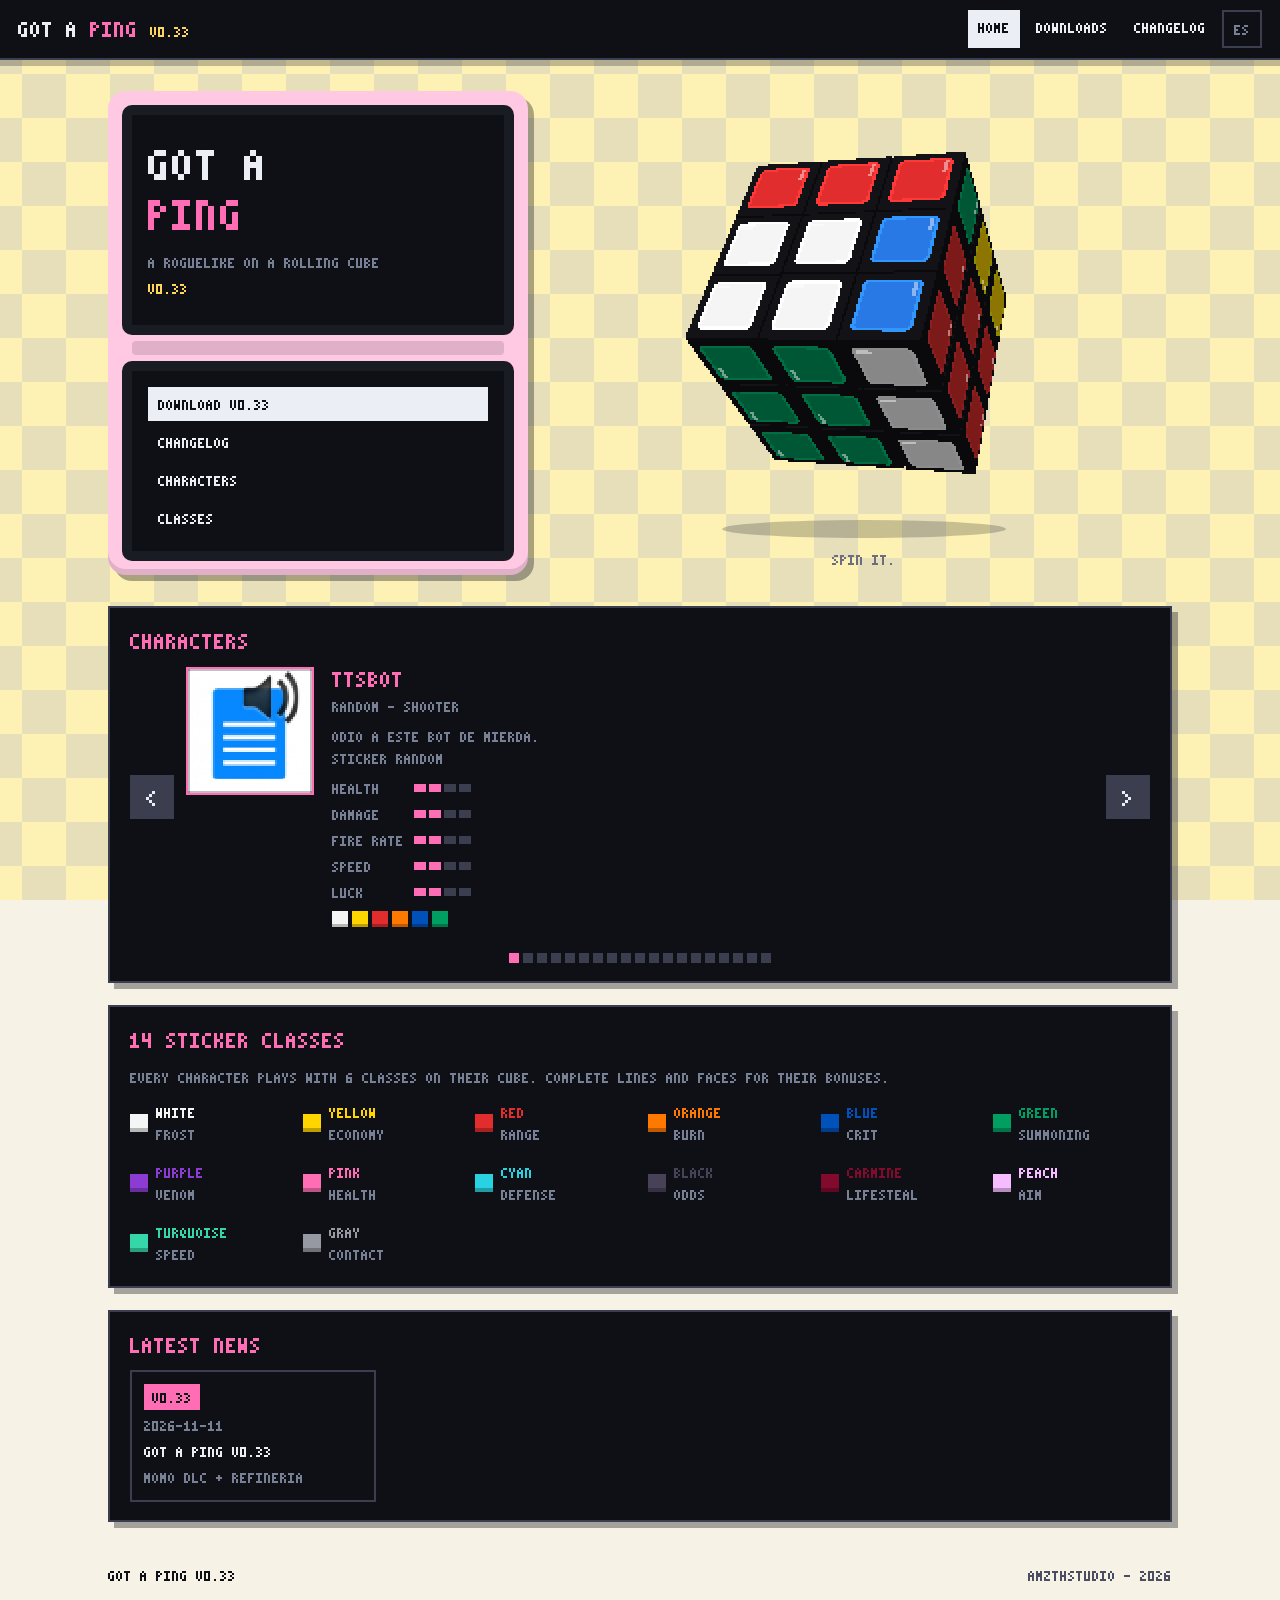
==== index.html @ cd6059e1 "SITE" ====
<!doctype html>
<html lang="es" data-lang="es">
<head>
<meta charset="utf-8">
<meta name="viewport" content="width=device-width, initial-scale=1">
<title>Got a Ping</title>
<meta name="description" content="roguelike con @everyone.">
<meta property="og:title" content="Got a Ping">
<meta property="og:description" content="roguelike con @everyone.">
<link rel="icon" href="data:image/svg+xml,%3Csvg xmlns='http://www.w3.org/2000/svg' viewBox='0 0 4 4' shape-rendering='crispEdges'%3E%3Crect width='4' height='4' fill='%230e1016'/%3E%3Crect x='0' y='0' width='2' height='2' fill='%23ffd500'/%3E%3Crect x='2' y='2' width='2' height='2' fill='%23e12d2d'/%3E%3Crect x='2' y='0' width='2' height='2' fill='%2328d2e1'/%3E%3Crect x='0' y='2' width='2' height='2' fill='%23009e60'/%3E%3C/svg%3E">
<link rel="preload" href="assets/gotaping.ttf" as="font" type="font/ttf" crossorigin>
<link rel="stylesheet" href="assets/site.css">
<script>try { var l = localStorage.getItem('gap_lang') || ((navigator.language || 'es').slice(0, 2) === 'es' ? 'es' : 'en'); document.documentElement.dataset.lang = l; document.documentElement.lang = l; } catch (e) {}</script>
</head>
<body data-page="home" data-title-es="Got a Ping" data-title-en="Got a Ping">
<canvas id="bg" aria-hidden="true"></canvas>

<header class="hud">
  <a class="brand" href="index.html"><span class="brand-t">got a <b>ping</b></span><span class="brand-v gold">v0.33</span></a>
  <nav class="nav"><a class="nav-b on" href="index.html"><span lang="es">inicio</span><span lang="en">home</span></a><a class="nav-b" href="downloads.html"><span lang="es">descargas</span><span lang="en">downloads</span></a><a class="nav-b" href="changelog.html"><span lang="es">novedades</span><span lang="en">changelog</span></a><button class="nav-b lang" id="lang" type="button" aria-label="idioma / language"><span lang="es">en</span><span lang="en">es</span></button></nav>
</header>

<main class="main">

<section class="hero">
  <div class="ds">
    <div class="ds-top"><div class="lcd">
      <p class="logo">got a<br><b>ping</b></p>
      <p class="dim tag"><span lang="es">un cubo</span><span lang="en">a roguelike on a rolling cube</span></p>
      <p class="ver gold">v0.33</p>
    </div></div>
    <div class="ds-hinge"></div>
    <div class="ds-bot"><div class="lcd menu">
      <a class="menu-row sel" href="downloads.html"><span lang="es">descargar</span><span lang="en">download</span> <b>v0.33</b></a>
      <a class="menu-row" href="changelog.html"><span lang="es">novedades</span><span lang="en">changelog</span></a>
      <a class="menu-row" href="#chars"><span lang="es">personajes</span><span lang="en">characters</span></a>
      <a class="menu-row" href="#classes"><span lang="es">colores</span><span lang="en">classes</span></a>
    </div></div>
  </div>
  <div class="stage">
    <canvas id="cube" aria-label="el cubo de stickers"></canvas>
    <div class="shadow"></div>
    <p class="dim hint"><span lang="es">GIRALO.</span><span lang="en">SPIN IT.</span></p>
  </div>
</section>

<section class="panel" id="chars">
  <h2><span lang="es">personajes</span><span lang="en">characters</span></h2>
  <div class="carousel" id="carousel"><p class="dim"><span lang="es">cargando</span><span lang="en">loading</span></p></div>
</section>

<section class="panel" id="classes">
  <h2><span lang="es">14 colores de stickers</span><span lang="en">14 sticker classes</span></h2>
  <p class="dim"><span lang="es">cada personaje juega con 6 colores en su cubo. completa líneas y caras para sus EFECTOS.</span><span lang="en">every character plays with 6 classes on their cube. complete lines and faces for their bonuses.</span></p>
  <ul class="classes"><li class="cls" style="--c:rgb(245,245,245)"><span class="sq"></span><span class="cls-n"><span lang="es">blanco</span><span lang="en">white</span></span><span class="dim"><span lang="es">frio</span><span lang="en">frost</span></span></li><li class="cls" style="--c:rgb(255,213,0)"><span class="sq"></span><span class="cls-n"><span lang="es">amarillo</span><span lang="en">yellow</span></span><span class="dim"><span lang="es">economia</span><span lang="en">economy</span></span></li><li class="cls" style="--c:rgb(225,45,45)"><span class="sq"></span><span class="cls-n"><span lang="es">rojo</span><span lang="en">red</span></span><span class="dim"><span lang="es">alcance</span><span lang="en">range</span></span></li><li class="cls" style="--c:rgb(255,120,0)"><span class="sq"></span><span class="cls-n"><span lang="es">naranja</span><span lang="en">orange</span></span><span class="dim"><span lang="es">quemadura</span><span lang="en">burn</span></span></li><li class="cls" style="--c:rgb(0,81,186)"><span class="sq"></span><span class="cls-n"><span lang="es">azul</span><span lang="en">blue</span></span><span class="dim"><span lang="es">critico</span><span lang="en">crit</span></span></li><li class="cls" style="--c:rgb(0,158,96)"><span class="sq"></span><span class="cls-n"><span lang="es">verde</span><span lang="en">green</span></span><span class="dim"><span lang="es">invocacion</span><span lang="en">summoning</span></span></li><li class="cls" style="--c:rgb(140,60,210)"><span class="sq"></span><span class="cls-n"><span lang="es">morado</span><span lang="en">purple</span></span><span class="dim"><span lang="es">veneno</span><span lang="en">venom</span></span></li><li class="cls" style="--c:rgb(255,110,180)"><span class="sq"></span><span class="cls-n"><span lang="es">rosa</span><span lang="en">pink</span></span><span class="dim"><span lang="es">vida</span><span lang="en">health</span></span></li><li class="cls" style="--c:rgb(40,210,225)"><span class="sq"></span><span class="cls-n"><span lang="es">cian</span><span lang="en">cyan</span></span><span class="dim"><span lang="es">defensa</span><span lang="en">defense</span></span></li><li class="cls" style="--c:rgb(72,66,88)"><span class="sq"></span><span class="cls-n"><span lang="es">negro</span><span lang="en">black</span></span><span class="dim"><span lang="es">azar</span><span lang="en">odds</span></span></li><li class="cls" style="--c:rgb(130,10,45)"><span class="sq"></span><span class="cls-n"><span lang="es">carmin</span><span lang="en">carmine</span></span><span class="dim"><span lang="es">robo de vida</span><span lang="en">lifesteal</span></span></li><li class="cls" style="--c:rgb(245,188,255)"><span class="sq"></span><span class="cls-n"><span lang="es">durazno</span><span lang="en">peach</span></span><span class="dim"><span lang="es">punteria</span><span lang="en">aim</span></span></li><li class="cls" style="--c:rgb(52,214,170)"><span class="sq"></span><span class="cls-n"><span lang="es">turquesa</span><span lang="en">turquoise</span></span><span class="dim"><span lang="es">velocidad</span><span lang="en">speed</span></span></li><li class="cls" style="--c:rgb(150,152,162)"><span class="sq"></span><span class="cls-n"><span lang="es">gris</span><span lang="en">gray</span></span><span class="dim"><span lang="es">contacto</span><span lang="en">contact</span></span></li></ul>
</section>

<section class="panel">
  <h2><span lang="es">NOVEDADES</span><span lang="en">latest news</span></h2>
  <div class="cards"><a class="card news" href="changelog.html#v0.33"><span class="chip">v0.33</span><span class="when">2026-11-11</span><span class="card-t">Got a Ping v0.33</span><span class="dim">MOMO DLC + REFINERIA</span></a></div>
</section>
</main>

<footer class="foot">
  <span>got a ping v0.33</span>
  <span class="dim">amzthstudio - 2026</span>
</footer>

<script src="assets/game.js"></script>
<script src="assets/bg.js"></script>
<script src="assets/cube.js"></script>
<script src="assets/site.js"></script>
</body>
</html>
---- assets/site.css ----
/* got a ping, the site in the game's look: the handheld's lcd panels, the 3x5 pixel font, the class colors,
   the pastel backdrop behind everything. one game pixel is 2 css px (the font is 16px, 8 per game pixel) */
@font-face { font-family: "GotAPing"; src: url("gotaping.ttf") format("truetype"); font-display: block; }

:root {
  --lcd: #0e1016;          /* LCD_BG */
  --ink: #ebeef5;          /* LCD_INK */
  --dim: #788096;          /* LCD_DIM */
  --gold: #ffd65a;         /* LCD_GOLD */
  --line: #3a3e4e;         /* the hud card's edge */
  --floor: #1d1d26;        /* COL_FLOOR */
  --wall: #3a3a4a;         /* COL_WALL */
  --acc: #ff6eb4;          /* follows the character on the landing */
  --ds: #c8b4e6;           /* the handheld body, a pastel of --acc */
  --p: 2px;                /* one game pixel */
  --pix: "GotAPing", ui-monospace, Consolas, monospace;
}

* { box-sizing: border-box; }
html { color-scheme: dark; scroll-behavior: smooth; }
html[data-lang="es"] [lang="en"], html[data-lang="en"] [lang="es"] { display: none !important; }
body {
  margin: 0; min-height: 100vh;
  font: 16px/22px var(--pix);
  color: var(--ink);
  background: #f7f2e6;
  -webkit-font-smoothing: none; font-smooth: never;
  text-transform: lowercase;
  overflow-x: hidden;
}
#bg { position: fixed; inset: 0; width: 100vw; height: 100vh; z-index: -1; image-rendering: pixelated; }
canvas, img { image-rendering: pixelated; image-rendering: crisp-edges; }
a { color: var(--gold); text-decoration: none; }
a:hover { color: #fff; }
b, strong { color: #fff; font-weight: normal; }
h1, h2, h3, h4 { font-weight: normal; margin: 0 0 12px; line-height: 1.2; }
h2 { font-size: 24px; color: var(--acc); }
h3 { font-size: 16px; color: var(--gold); margin-top: 14px; }
h4 { font-size: 16px; color: var(--ink); }
p { margin: 0 0 10px; }
.dim { color: var(--dim); }
.gold { color: var(--gold); }
code { color: var(--gold); font-family: var(--pix); }
hr { border: 0; border-top: var(--p) solid var(--line); margin: 16px 0; }

/* a panel, like the hud card: the lcd color, a 1 game px edge, a hard shadow */
.panel {
  background: var(--lcd); border: var(--p) solid var(--line);
  box-shadow: 6px 6px 0 rgba(14, 16, 22, 0.35);
  padding: 18px 20px; margin: 0 0 22px; min-width: 0;
}

/* header, the hud card across the top */
.hud {
  position: sticky; top: 0; z-index: 5;
  display: flex; align-items: center; justify-content: space-between; gap: 12px; flex-wrap: wrap;
  padding: 10px 18px; background: var(--lcd); border-bottom: var(--p) solid var(--line);
  box-shadow: 0 6px 0 rgba(14, 16, 22, 0.25);
}
.brand { display: flex; align-items: baseline; gap: 12px; color: var(--ink); font-size: 24px; }
.brand b { color: var(--acc); }
.brand-v { font-size: 16px; }
.nav { display: flex; gap: 6px; flex-wrap: wrap; }
/* a menu row of the pause list: dim, and white with dark text when it is the one */
.nav-b {
  font: inherit; text-transform: inherit; cursor: pointer; border: 0;
  padding: 6px 10px; background: transparent; color: var(--ink);
}
.nav-b:hover { background: var(--line); color: #fff; }
.nav-b.on { background: var(--ink); color: var(--lcd); }
.lang { color: var(--dim); border: var(--p) solid var(--line); }

.main { max-width: 1100px; margin: 0 auto; padding: 26px 18px 10px; }
.foot { display: flex; justify-content: space-between; flex-wrap: wrap; gap: 8px; max-width: 1100px; margin: 0 auto; padding: 10px 18px 26px; color: var(--lcd); }
.foot .dim { color: #4a4e60; }

/* ---------- landing */
.hero { display: grid; grid-template-columns: minmax(0, 420px) minmax(0, 1fr); gap: 28px; align-items: center; margin-bottom: 26px; }
/* the handheld: a pastel body, two lcd screens, the hinge between */
.ds { background: var(--ds); padding: 14px; border-radius: 18px; box-shadow: 6px 6px 0 rgba(14, 16, 22, 0.35), inset 0 -6px 0 rgba(0, 0, 0, 0.12); }
.ds-top, .ds-bot { background: #1a1c24; padding: 10px; border-radius: 10px; }
.ds-hinge { height: 14px; margin: 6px 10px; background: rgba(0, 0, 0, 0.12); border-radius: 4px; }
.lcd { background: var(--lcd); padding: 16px; min-height: 150px; }
.logo { font-size: 48px; line-height: 50px; margin: 6px 0 14px; color: var(--ink); }
.logo b { color: var(--acc); }
.tag { margin-bottom: 4px; }
.menu { display: flex; flex-direction: column; gap: 4px; }
.menu-row { display: block; padding: 6px 10px; color: var(--ink); }
.menu-row:hover, .menu-row.sel { background: var(--ink); color: var(--lcd); }
.menu-row.sel b, .menu-row:hover b { color: var(--lcd); }
.stage { position: relative; display: flex; flex-direction: column; align-items: center; }
#cube { width: min(100%, 460px); aspect-ratio: 1; touch-action: none; cursor: grab; }
#cube:active { cursor: grabbing; }
.shadow { width: 46%; height: 18px; margin-top: -26px; background: rgba(14, 16, 22, 0.22); border-radius: 50%; }
.hint { margin-top: 10px; color: #6a6e80; }

/* the character carousel, the handheld's select screen */
.carousel { display: grid; grid-template-columns: 44px minmax(0, 1fr) 44px; gap: 12px; align-items: center; }
.car-arrow { font: 24px var(--pix); background: var(--line); color: var(--ink); border: 0; height: 44px; cursor: pointer; }
.car-arrow:hover { background: var(--ink); color: var(--lcd); }
.car-card { display: grid; grid-template-columns: 128px minmax(0, 1fr); gap: 18px; align-items: start; }
.car-face { width: 128px; height: 128px; background: var(--floor); border: var(--p) solid var(--acc); }
.car-name { font-size: 24px; color: var(--acc); margin-bottom: 6px; }
.car-desc { white-space: pre-line; color: var(--dim); margin: 8px 0; }
.traits { display: grid; grid-template-columns: auto minmax(0, 1fr); gap: 4px 10px; align-items: center; max-width: 340px; }
.bar { display: flex; gap: 3px; }
.bar i { width: 12px; height: 8px; background: var(--line); }
.bar i.on { background: var(--acc); }
.bar i.over { background: #fff; }
.faces { display: flex; gap: 4px; margin-top: 8px; }
.faces i { width: 16px; height: 16px; box-shadow: inset 0 -3px 0 rgba(0, 0, 0, 0.25); }
.dots { display: flex; flex-wrap: wrap; gap: 4px; justify-content: center; margin-top: 14px; }
.dots button { width: 10px; height: 10px; padding: 0; border: 0; background: var(--line); cursor: pointer; }
.dots button.on { background: var(--acc); }

.classes { list-style: none; margin: 10px 0 0; padding: 0; display: grid; grid-template-columns: repeat(auto-fill, minmax(150px, 1fr)); gap: 10px 16px; }
.cls { display: grid; grid-template-columns: 18px 1fr; gap: 0 8px; align-items: center; }
.cls .sq { width: 18px; height: 18px; background: var(--c); grid-row: span 2; box-shadow: inset 0 -4px 0 rgba(0, 0, 0, 0.25); }
.cls-n { color: var(--c); }

.cards { display: grid; grid-template-columns: repeat(auto-fill, minmax(240px, 1fr)); gap: 12px; }
.card { display: flex; flex-direction: column; gap: 4px; padding: 12px; border: var(--p) solid var(--line); color: var(--ink); }
.card:hover { border-color: var(--acc); color: #fff; }
.card-t { color: var(--ink); }
.chip { display: inline-block; padding: 2px 8px; background: var(--acc); color: var(--lcd); align-self: flex-start; margin-right: 8px; }
.chip.post { background: var(--gold); }
.chip.big { font-size: 24px; padding: 6px 12px; }
.when { color: var(--dim); }

/* ---------- downloads */
.dls { display: flex; flex-wrap: wrap; gap: 12px; margin: 14px 0; }
.dl { display: grid; grid-template-columns: auto auto; gap: 0 16px; padding: 10px 16px; color: var(--lcd); background: var(--ink); box-shadow: 4px 4px 0 rgba(0, 0, 0, 0.4); }
.dl:hover { transform: translate(-2px, -2px); box-shadow: 6px 6px 0 rgba(0, 0, 0, 0.4); color: var(--lcd); }
.dl.android { background: #50dc8c; }
.dl.windows { background: #50aaff; }
.dl.off { background: var(--line); color: var(--dim); box-shadow: none; transform: none; }
.dl-k { font-size: 24px; grid-row: span 2; align-self: center; }
.dl-m { opacity: 0.75; }
.dl.big { padding: 16px 22px; }
.dl.big .dl-k { font-size: 32px; }
.two { display: grid; grid-template-columns: 1fr 1fr; gap: 24px; }
ol, ul { margin: 0 0 10px; padding-left: 26px; }
li { margin: 3px 0; }
.row-dl .dls { margin: 0; }
.row-dl .dl { padding: 4px 10px; }
.row-dl .dl-k { font-size: 16px; }

/* ---------- changelog */
.log { display: grid; grid-template-columns: 220px minmax(0, 1fr); gap: 22px; align-items: start; }
.side { position: sticky; top: 80px; display: flex; flex-direction: column; gap: 6px; max-height: calc(100vh - 100px); overflow: auto; }
.side a { color: var(--ink); }
.side a:hover { color: var(--gold); }
.entry header { display: flex; align-items: center; gap: 4px; margin-bottom: 8px; }
.entry { scroll-margin-top: 80px; }
.md h2 { font-size: 24px; color: var(--ink); margin-top: 20px; border-bottom: var(--p) solid var(--line); padding-bottom: 6px; }
.md h3 { color: var(--acc); }
.md ul ul, .md ol ul { margin-top: 4px; }
.md li::marker { color: var(--acc); }
.md blockquote { margin: 10px 0; padding: 8px 14px; border-left: 4px solid var(--acc); background: var(--floor); }
.md pre { background: var(--floor); padding: 10px; overflow: auto; }
.tbl { overflow-x: auto; margin: 10px 0; }
table { border-collapse: collapse; min-width: 100%; }
th, td { text-align: left; padding: 6px 10px; border-bottom: var(--p) solid var(--line); vertical-align: top; }
th { color: var(--gold); font-weight: normal; }

/* ---------- smaller screens: everything stacks, the handheld goes under the cube like in touch play */
@media (max-width: 900px) {
  .hero { grid-template-columns: 1fr; }
  .stage { order: -1; }
  .ds { max-width: 460px; width: 100%; margin: 0 auto; }
  .log { grid-template-columns: 1fr; }
  .side { position: static; max-height: 220px; }
}
@media (max-width: 600px) {
  body { font-size: 16px; line-height: 22px; }
  .hud { padding: 8px 12px; }
  .brand { font-size: 16px; }
  .main { padding: 18px 10px 8px; }
  .panel { padding: 14px 12px; }
  .logo { font-size: 32px; line-height: 36px; }
  .car-card { grid-template-columns: 1fr; justify-items: center; text-align: center; }
  .traits { margin: 0 auto; }
  .faces { justify-content: center; }
  .carousel { grid-template-columns: 32px minmax(0, 1fr) 32px; gap: 6px; }
  .two { grid-template-columns: 1fr; }
  .dl { width: 100%; }
}
@media (prefers-reduced-motion: reduce) { html { scroll-behavior: auto; } }
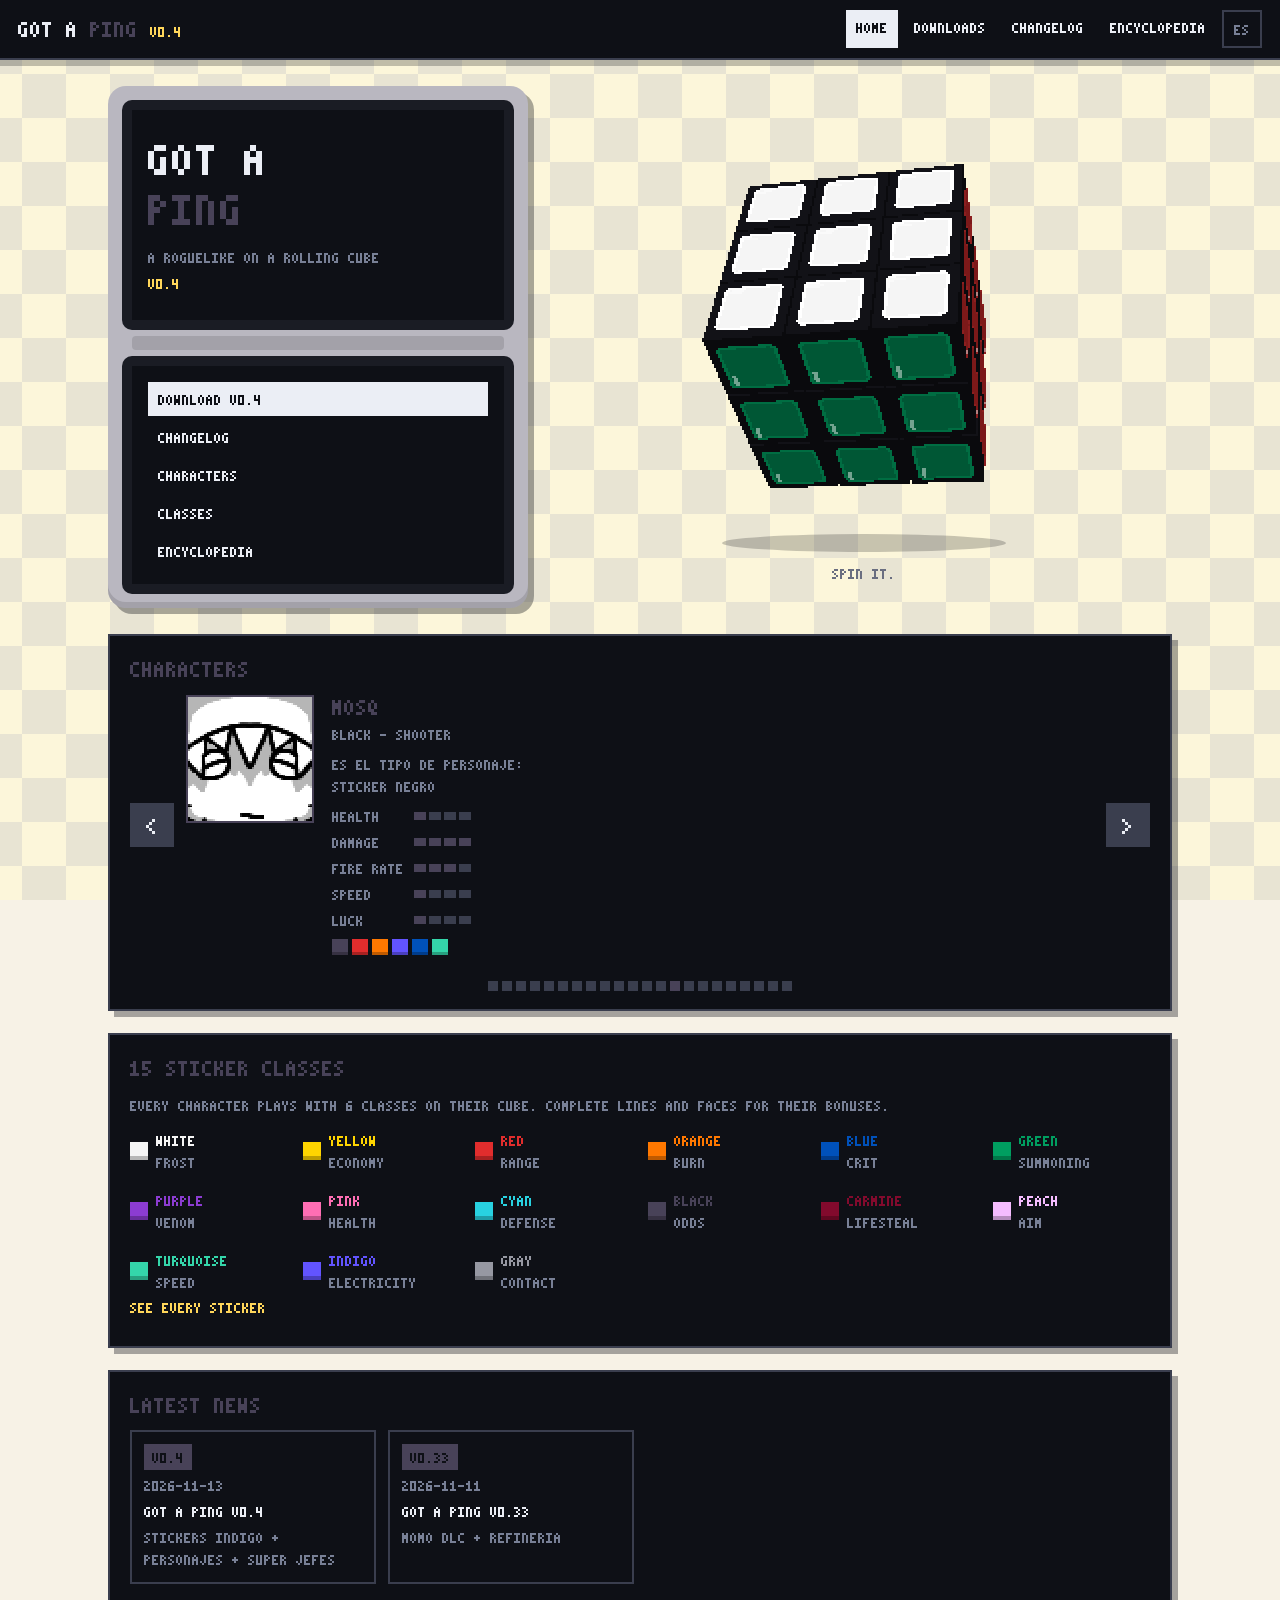
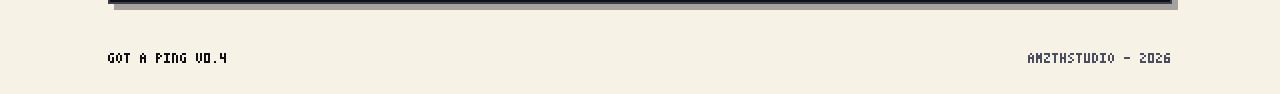
==== commit f0245cf5: "version 0.4 page changelog" ====
--- a/index.html
+++ b/index.html
@@ -16,8 +16,8 @@
 <canvas id="bg" aria-hidden="true"></canvas>
 
 <header class="hud">
-  <a class="brand" href="index.html"><span class="brand-t">got a <b>ping</b></span><span class="brand-v gold">v0.33</span></a>
-  <nav class="nav"><a class="nav-b on" href="index.html"><span lang="es">inicio</span><span lang="en">home</span></a><a class="nav-b" href="downloads.html"><span lang="es">descargas</span><span lang="en">downloads</span></a><a class="nav-b" href="changelog.html"><span lang="es">novedades</span><span lang="en">changelog</span></a><button class="nav-b lang" id="lang" type="button" aria-label="idioma / language"><span lang="es">en</span><span lang="en">es</span></button></nav>
+  <a class="brand" href="index.html"><span class="brand-t">got a <b>ping</b></span><span class="brand-v gold">v0.4</span></a>
+  <nav class="nav"><a class="nav-b on" href="index.html"><span lang="es">inicio</span><span lang="en">home</span></a><a class="nav-b" href="downloads.html"><span lang="es">descargas</span><span lang="en">downloads</span></a><a class="nav-b" href="changelog.html"><span lang="es">novedades</span><span lang="en">changelog</span></a><a class="nav-b" href="wiki.html"><span lang="es">enciclopedia</span><span lang="en">encyclopedia</span></a><button class="nav-b lang" id="lang" type="button" aria-label="idioma / language"><span lang="es">en</span><span lang="en">es</span></button></nav>
 </header>
 
 <main class="main">
@@ -27,14 +27,15 @@
     <div class="ds-top"><div class="lcd">
       <p class="logo">got a<br><b>ping</b></p>
       <p class="dim tag"><span lang="es">un cubo</span><span lang="en">a roguelike on a rolling cube</span></p>
-      <p class="ver gold">v0.33</p>
+      <p class="ver gold">v0.4</p>
     </div></div>
     <div class="ds-hinge"></div>
     <div class="ds-bot"><div class="lcd menu">
-      <a class="menu-row sel" href="downloads.html"><span lang="es">descargar</span><span lang="en">download</span> <b>v0.33</b></a>
+      <a class="menu-row sel" href="downloads.html"><span lang="es">descargar</span><span lang="en">download</span> <b>v0.4</b></a>
       <a class="menu-row" href="changelog.html"><span lang="es">novedades</span><span lang="en">changelog</span></a>
       <a class="menu-row" href="#chars"><span lang="es">personajes</span><span lang="en">characters</span></a>
       <a class="menu-row" href="#classes"><span lang="es">colores</span><span lang="en">classes</span></a>
+      <a class="menu-row" href="wiki.html"><span lang="es">enciclopedia</span><span lang="en">encyclopedia</span></a>
     </div></div>
   </div>
   <div class="stage">
@@ -50,19 +51,20 @@
 </section>
 
 <section class="panel" id="classes">
-  <h2><span lang="es">14 colores de stickers</span><span lang="en">14 sticker classes</span></h2>
+  <h2><span lang="es">15 colores de stickers</span><span lang="en">15 sticker classes</span></h2>
   <p class="dim"><span lang="es">cada personaje juega con 6 colores en su cubo. completa líneas y caras para sus EFECTOS.</span><span lang="en">every character plays with 6 classes on their cube. complete lines and faces for their bonuses.</span></p>
-  <ul class="classes"><li class="cls" style="--c:rgb(245,245,245)"><span class="sq"></span><span class="cls-n"><span lang="es">blanco</span><span lang="en">white</span></span><span class="dim"><span lang="es">frio</span><span lang="en">frost</span></span></li><li class="cls" style="--c:rgb(255,213,0)"><span class="sq"></span><span class="cls-n"><span lang="es">amarillo</span><span lang="en">yellow</span></span><span class="dim"><span lang="es">economia</span><span lang="en">economy</span></span></li><li class="cls" style="--c:rgb(225,45,45)"><span class="sq"></span><span class="cls-n"><span lang="es">rojo</span><span lang="en">red</span></span><span class="dim"><span lang="es">alcance</span><span lang="en">range</span></span></li><li class="cls" style="--c:rgb(255,120,0)"><span class="sq"></span><span class="cls-n"><span lang="es">naranja</span><span lang="en">orange</span></span><span class="dim"><span lang="es">quemadura</span><span lang="en">burn</span></span></li><li class="cls" style="--c:rgb(0,81,186)"><span class="sq"></span><span class="cls-n"><span lang="es">azul</span><span lang="en">blue</span></span><span class="dim"><span lang="es">critico</span><span lang="en">crit</span></span></li><li class="cls" style="--c:rgb(0,158,96)"><span class="sq"></span><span class="cls-n"><span lang="es">verde</span><span lang="en">green</span></span><span class="dim"><span lang="es">invocacion</span><span lang="en">summoning</span></span></li><li class="cls" style="--c:rgb(140,60,210)"><span class="sq"></span><span class="cls-n"><span lang="es">morado</span><span lang="en">purple</span></span><span class="dim"><span lang="es">veneno</span><span lang="en">venom</span></span></li><li class="cls" style="--c:rgb(255,110,180)"><span class="sq"></span><span class="cls-n"><span lang="es">rosa</span><span lang="en">pink</span></span><span class="dim"><span lang="es">vida</span><span lang="en">health</span></span></li><li class="cls" style="--c:rgb(40,210,225)"><span class="sq"></span><span class="cls-n"><span lang="es">cian</span><span lang="en">cyan</span></span><span class="dim"><span lang="es">defensa</span><span lang="en">defense</span></span></li><li class="cls" style="--c:rgb(72,66,88)"><span class="sq"></span><span class="cls-n"><span lang="es">negro</span><span lang="en">black</span></span><span class="dim"><span lang="es">azar</span><span lang="en">odds</span></span></li><li class="cls" style="--c:rgb(130,10,45)"><span class="sq"></span><span class="cls-n"><span lang="es">carmin</span><span lang="en">carmine</span></span><span class="dim"><span lang="es">robo de vida</span><span lang="en">lifesteal</span></span></li><li class="cls" style="--c:rgb(245,188,255)"><span class="sq"></span><span class="cls-n"><span lang="es">durazno</span><span lang="en">peach</span></span><span class="dim"><span lang="es">punteria</span><span lang="en">aim</span></span></li><li class="cls" style="--c:rgb(52,214,170)"><span class="sq"></span><span class="cls-n"><span lang="es">turquesa</span><span lang="en">turquoise</span></span><span class="dim"><span lang="es">velocidad</span><span lang="en">speed</span></span></li><li class="cls" style="--c:rgb(150,152,162)"><span class="sq"></span><span class="cls-n"><span lang="es">gris</span><span lang="en">gray</span></span><span class="dim"><span lang="es">contacto</span><span lang="en">contact</span></span></li></ul>
+  <ul class="classes"><li class="cls" style="--c:rgb(245,245,245)"><span class="sq"></span><span class="cls-n"><span lang="es">blanco</span><span lang="en">white</span></span><span class="dim"><span lang="es">frio</span><span lang="en">frost</span></span></li><li class="cls" style="--c:rgb(255,213,0)"><span class="sq"></span><span class="cls-n"><span lang="es">amarillo</span><span lang="en">yellow</span></span><span class="dim"><span lang="es">economia</span><span lang="en">economy</span></span></li><li class="cls" style="--c:rgb(225,45,45)"><span class="sq"></span><span class="cls-n"><span lang="es">rojo</span><span lang="en">red</span></span><span class="dim"><span lang="es">alcance</span><span lang="en">range</span></span></li><li class="cls" style="--c:rgb(255,120,0)"><span class="sq"></span><span class="cls-n"><span lang="es">naranja</span><span lang="en">orange</span></span><span class="dim"><span lang="es">quemadura</span><span lang="en">burn</span></span></li><li class="cls" style="--c:rgb(0,81,186)"><span class="sq"></span><span class="cls-n"><span lang="es">azul</span><span lang="en">blue</span></span><span class="dim"><span lang="es">critico</span><span lang="en">crit</span></span></li><li class="cls" style="--c:rgb(0,158,96)"><span class="sq"></span><span class="cls-n"><span lang="es">verde</span><span lang="en">green</span></span><span class="dim"><span lang="es">invocacion</span><span lang="en">summoning</span></span></li><li class="cls" style="--c:rgb(140,60,210)"><span class="sq"></span><span class="cls-n"><span lang="es">morado</span><span lang="en">purple</span></span><span class="dim"><span lang="es">veneno</span><span lang="en">venom</span></span></li><li class="cls" style="--c:rgb(255,110,180)"><span class="sq"></span><span class="cls-n"><span lang="es">rosa</span><span lang="en">pink</span></span><span class="dim"><span lang="es">vida</span><span lang="en">health</span></span></li><li class="cls" style="--c:rgb(40,210,225)"><span class="sq"></span><span class="cls-n"><span lang="es">cian</span><span lang="en">cyan</span></span><span class="dim"><span lang="es">defensa</span><span lang="en">defense</span></span></li><li class="cls" style="--c:rgb(72,66,88)"><span class="sq"></span><span class="cls-n"><span lang="es">negro</span><span lang="en">black</span></span><span class="dim"><span lang="es">azar</span><span lang="en">odds</span></span></li><li class="cls" style="--c:rgb(130,10,45)"><span class="sq"></span><span class="cls-n"><span lang="es">carmin</span><span lang="en">carmine</span></span><span class="dim"><span lang="es">robo de vida</span><span lang="en">lifesteal</span></span></li><li class="cls" style="--c:rgb(245,188,255)"><span class="sq"></span><span class="cls-n"><span lang="es">durazno</span><span lang="en">peach</span></span><span class="dim"><span lang="es">punteria</span><span lang="en">aim</span></span></li><li class="cls" style="--c:rgb(52,214,170)"><span class="sq"></span><span class="cls-n"><span lang="es">turquesa</span><span lang="en">turquoise</span></span><span class="dim"><span lang="es">velocidad</span><span lang="en">speed</span></span></li><li class="cls" style="--c:rgb(98,84,255)"><span class="sq"></span><span class="cls-n">indigo</span><span class="dim"><span lang="es">electricidad</span><span lang="en">electricity</span></span></li><li class="cls" style="--c:rgb(150,152,162)"><span class="sq"></span><span class="cls-n"><span lang="es">gris</span><span lang="en">gray</span></span><span class="dim"><span lang="es">contacto</span><span lang="en">contact</span></span></li></ul>
+  <p><a href="wiki.html#stickers"><span lang="es">ver todos los stickers</span><span lang="en">see every sticker</span></a></p>
 </section>
 
 <section class="panel">
   <h2><span lang="es">NOVEDADES</span><span lang="en">latest news</span></h2>
-  <div class="cards"><a class="card news" href="changelog.html#v0.33"><span class="chip">v0.33</span><span class="when">2026-11-11</span><span class="card-t">Got a Ping v0.33</span><span class="dim">MOMO DLC + REFINERIA</span></a></div>
+  <div class="cards"><a class="card news" href="changelog.html#v0.4"><span class="chip">v0.4</span><span class="when">2026-11-13</span><span class="card-t">Got a Ping v0.4</span><span class="dim">STICKERS INDIGO + PERSONAJES + SUPER JEFES</span></a><a class="card news" href="changelog.html#v0.33"><span class="chip">v0.33</span><span class="when">2026-11-11</span><span class="card-t">Got a Ping v0.33</span><span class="dim">MOMO DLC + REFINERIA</span></a></div>
 </section>
 </main>
 
 <footer class="foot">
-  <span>got a ping v0.33</span>
+  <span>got a ping v0.4</span>
   <span class="dim">amzthstudio - 2026</span>
 </footer>
 
--- a/assets/site.css
+++ b/assets/site.css
@@ -163,6 +163,49 @@
 th, td { text-align: left; padding: 6px 10px; border-bottom: var(--p) solid var(--line); vertical-align: top; }
 th { color: var(--gold); font-weight: normal; }
 
+/* ---------- encyclopedia: characters, then every sticker by class */
+.wtop .wjump { display: flex; gap: 4px; flex-wrap: wrap; margin: 8px 0; }
+.wtools { display: grid; gap: 10px; margin-top: 10px; }
+.wtools input { font: inherit; text-transform: lowercase; color: var(--ink); background: var(--floor); border: var(--p) solid var(--line); padding: 8px 10px; width: 100%; outline: none; }
+.wtools input:focus { border-color: var(--acc); }
+.wchips { display: flex; flex-wrap: wrap; gap: 6px; }
+.wchip { font: inherit; text-transform: inherit; cursor: pointer; display: inline-flex; align-items: center; gap: 6px; padding: 4px 10px; background: transparent; color: var(--dim); border: var(--p) solid var(--line); }
+.wchip i { width: 10px; height: 10px; background: var(--c); box-shadow: inset 0 -2px 0 rgba(0, 0, 0, 0.25); }
+.wchip:hover { color: #fff; }
+.wchip[aria-pressed="true"] { color: var(--lcd); background: var(--ink); border-color: var(--ink); }
+.wheroes { display: grid; grid-template-columns: repeat(auto-fill, minmax(320px, 1fr)); gap: 14px; }
+.whero { display: grid; grid-template-columns: 96px minmax(0, 1fr); gap: 14px; align-items: start; padding: 12px; border: var(--p) solid var(--line); min-width: 0; }
+.whero:hover { border-color: var(--hc); }
+.wface { width: 96px; height: 96px; background: var(--floor); border: var(--p) solid var(--hc); display: block; }
+.whero .car-name { font-size: 24px; margin-bottom: 2px; }
+.wmeta { display: flex; flex-wrap: wrap; gap: 6px; align-items: center; margin-top: 8px; }
+.ref { display: inline-flex; align-items: center; gap: 6px; padding: 2px 8px 2px 2px; background: var(--floor); }
+.wlist { display: grid; }
+.wcls { border-color: var(--c); scroll-margin-top: 80px; }
+.whead { display: flex; align-items: center; gap: 10px; flex-wrap: wrap; margin-bottom: 8px; }
+.whead h3 { margin: 0; font-size: 24px; color: var(--cl); }
+.whead .sq { width: 18px; height: 18px; background: var(--c); box-shadow: inset 0 -4px 0 rgba(0, 0, 0, 0.25); }
+.wn { margin-left: auto; }
+.wbonus b { color: var(--ink); }
+.wgrid { display: grid; grid-template-columns: repeat(auto-fill, minmax(250px, 1fr)); gap: 10px; margin-top: 12px; }
+.wstk { display: grid; grid-template-columns: 34px minmax(0, 1fr); gap: 4px 10px; align-content: start; padding: 10px; border: var(--p) solid var(--line); min-width: 0; }
+.wstk:hover { border-color: var(--c, var(--line)); }
+.wcls .wstk:hover { border-color: var(--cl); }
+.wname { color: var(--ink); overflow-wrap: anywhere; }
+.winfo { grid-column: 1 / -1; margin: 4px 0 0; color: #b4bac8; overflow-wrap: anywhere; }
+.wtag { grid-column: 1 / -1; color: var(--gold); }
+/* a sticker's tile: its class color, its art laid over it the way the game tints it */
+.tile { width: 34px; height: 34px; background: var(--c); display: block; box-shadow: inset 0 -4px 0 rgba(0, 0, 0, 0.25); overflow: hidden; }
+.tile img { width: 100%; height: 100%; mix-blend-mode: multiply; display: block; }
+.tile.sm { width: 20px; height: 20px; box-shadow: inset 0 -2px 0 rgba(0, 0, 0, 0.25); }
+[hidden] { display: none !important; }
+@media (max-width: 600px) {
+  .wheroes, .wgrid { grid-template-columns: minmax(0, 1fr); }
+  .whero { grid-template-columns: 64px minmax(0, 1fr); gap: 10px; }
+  .wface { width: 64px; height: 64px; }
+  .wn { margin-left: 0; }
+}
+
 /* ---------- smaller screens: everything stacks, the handheld goes under the cube like in touch play */
 @media (max-width: 900px) {
   .hero { grid-template-columns: 1fr; }
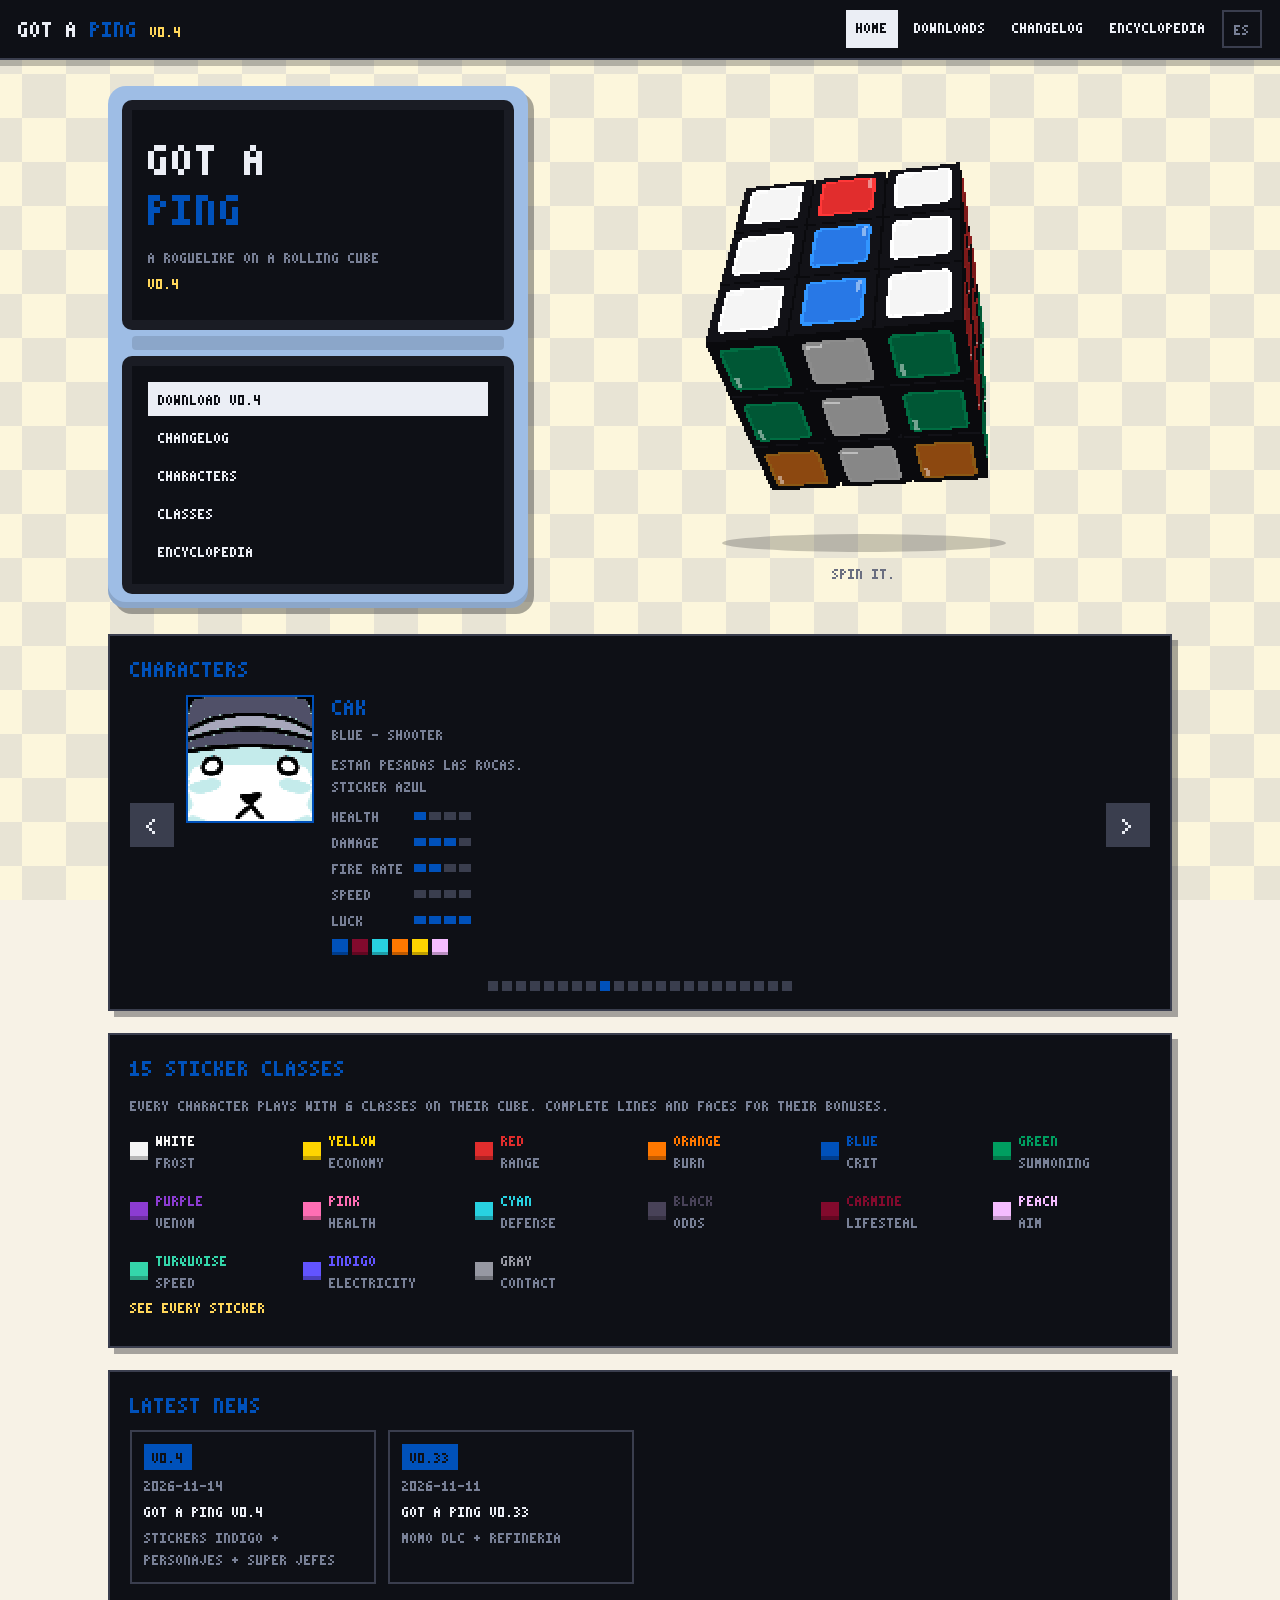
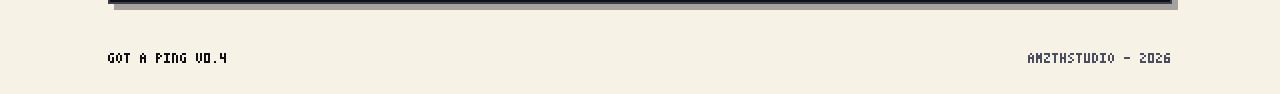
==== commit 8e4372db: "ACTUAL 0.4 SITE UPDATE PLEASE OH GOD PORFAVOR YA ES EL QUINTO INTENTO" ====
--- a/index.html
+++ b/index.html
@@ -59,7 +59,7 @@
 
 <section class="panel">
   <h2><span lang="es">NOVEDADES</span><span lang="en">latest news</span></h2>
-  <div class="cards"><a class="card news" href="changelog.html#v0.4"><span class="chip">v0.4</span><span class="when">2026-11-13</span><span class="card-t">Got a Ping v0.4</span><span class="dim">STICKERS INDIGO + PERSONAJES + SUPER JEFES</span></a><a class="card news" href="changelog.html#v0.33"><span class="chip">v0.33</span><span class="when">2026-11-11</span><span class="card-t">Got a Ping v0.33</span><span class="dim">MOMO DLC + REFINERIA</span></a></div>
+  <div class="cards"><a class="card news" href="changelog.html#v0.4"><span class="chip">v0.4</span><span class="when">2026-11-14</span><span class="card-t">Got a Ping v0.4</span><span class="dim">STICKERS INDIGO + PERSONAJES + SUPER JEFES</span></a><a class="card news" href="changelog.html#v0.33"><span class="chip">v0.33</span><span class="when">2026-11-11</span><span class="card-t">Got a Ping v0.33</span><span class="dim">MOMO DLC + REFINERIA</span></a></div>
 </section>
 </main>
 
